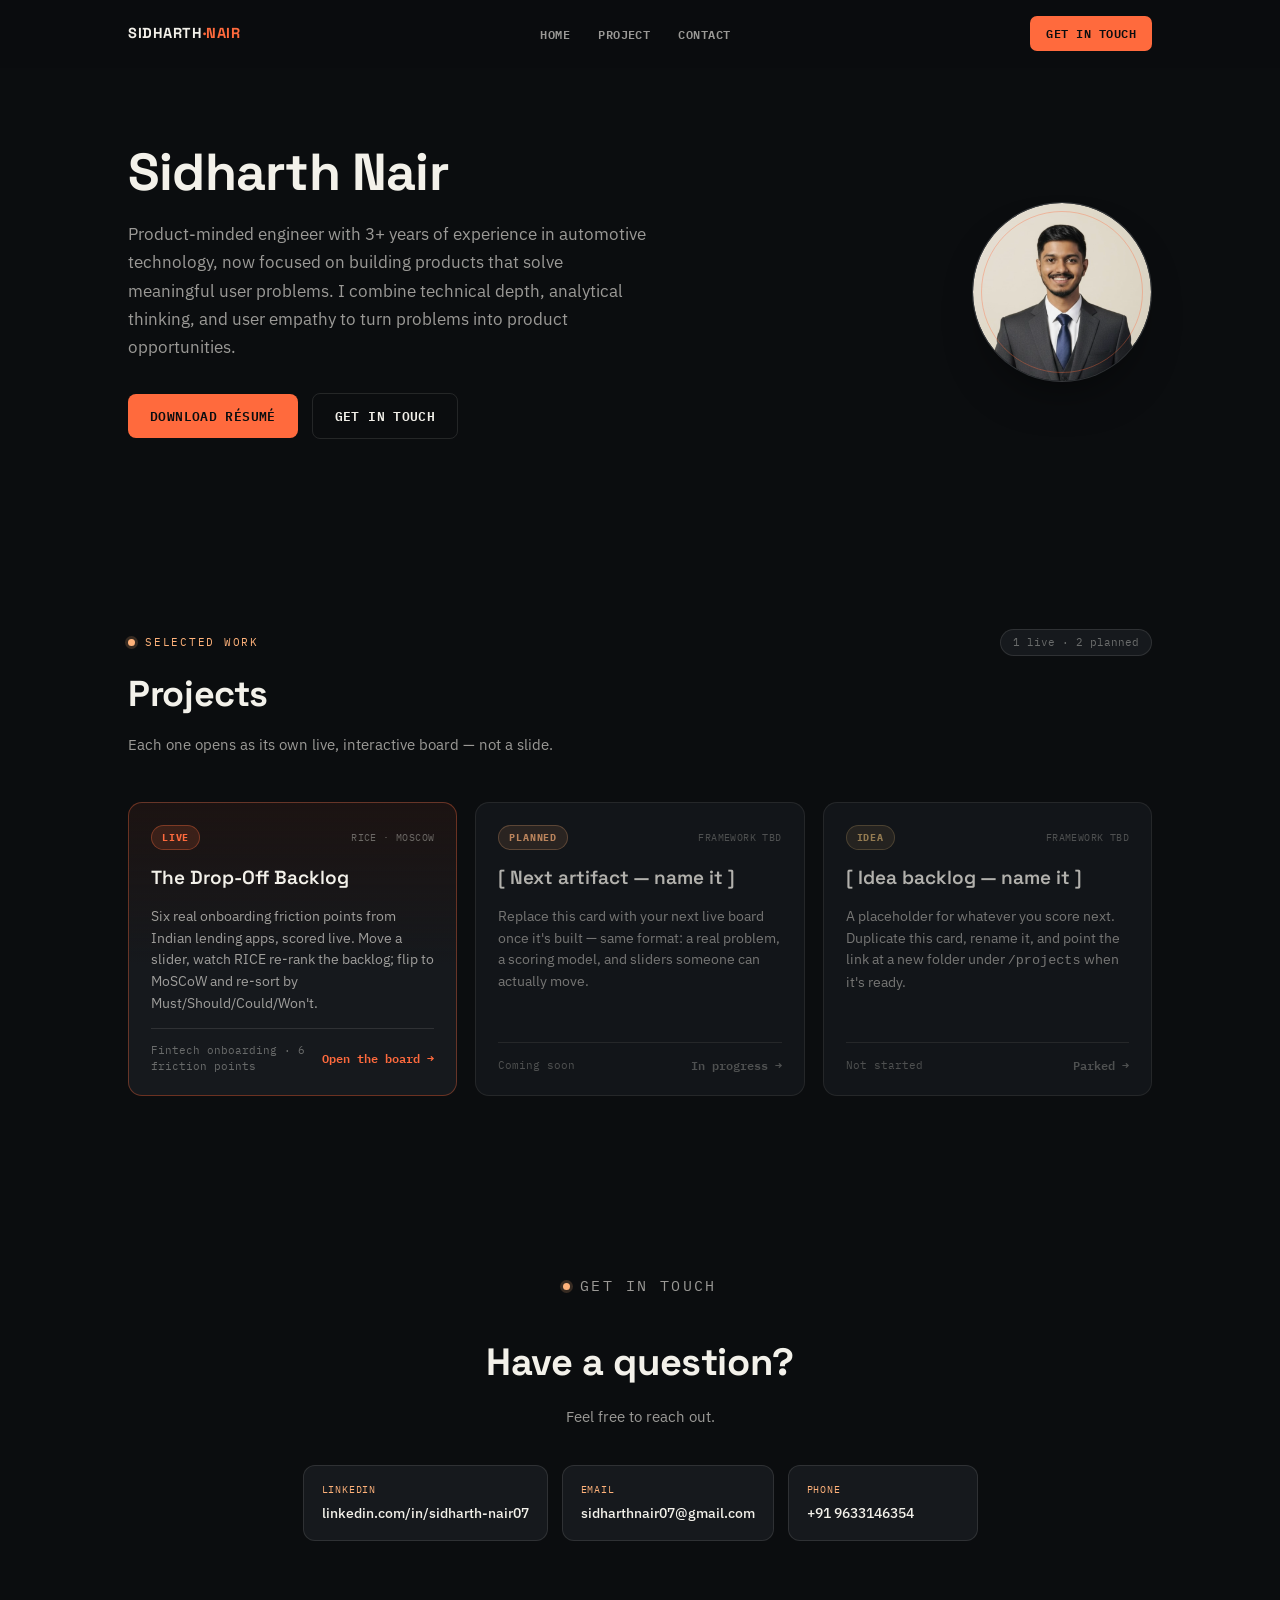
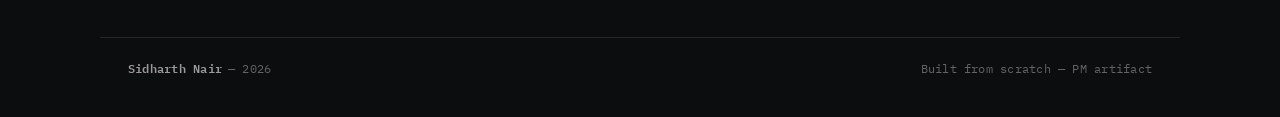
==== index.html @ e02ac36c "Initial portfolio website" ====
<!DOCTYPE html>
<html lang="en">
<head>
<meta charset="UTF-8">
<meta name="viewport" content="width=device-width, initial-scale=1">
<meta name="theme-color" content="#0B0D0F">
<title>Sidharth Nair · Associate Product Manager</title>
<meta name="description" content="Sidharth Nair — Associate Product Manager candidate. Live, interactive prioritization artifacts: RICE, MoSCoW, and the frameworks that turn scattered user pain into a ranked backlog.">
<link rel="stylesheet" href="styles/main.css">
</head>
<body>
<a href="#main" class="skip-link">Skip to content</a>

<header class="site-nav" id="site-nav">
  <div class="nav-inner">
    <a href="#top" class="brand">SIDHARTH<span>·NAIR</span></a>
    <nav class="nav-links" id="nav-links">
      <a href="#top">Home</a>
      <a href="#projects">Project</a>
      <a href="#contact">Contact</a>
    </nav>
    <a class="nav-cta" href="#contact">Get in touch</a>
    <button class="nav-toggle" id="nav-toggle" aria-label="Toggle menu" aria-expanded="false">≡</button>
  </div>
</header>

<main id="main">

  <!-- ============ HERO: name, intro, resume button, photo ============ -->
  <section class="hero" id="top">
    <div class="hero-inner">
      
      <h1>Sidharth Nair</h1>
      <p class="hero-sub">
        Product-minded engineer with 3+ years of experience in automotive technology, now focused on building products that solve meaningful user problems.
        I combine technical depth, analytical thinking, and user empathy to turn problems into product opportunities.
      </p>
      <div class="hero-actions">
        <a class="btn btn-primary" href="assets/Sidharth_Nair_PM.pdf" target="_blank" rel="noopener">Download Résumé</a>
        <a class="btn btn-ghost" href="#contact">Get in touch</a>
      </div>
    </div>
    <div class="hero-figure">
      <div class="avatar-frame">
        <img src="assets/profile.jpg" alt="Sidharth Nair">
        <span class="avatar-initials">SN</span>
      </div>
      
    </div>
  </section>

  <!-- ============ PROJECTS: three buttons, one opens the artifact ============ -->
  <section class="section reveal" id="projects">
    <div class="section-head with-count">
      <div>
        <p class="eyebrow">Selected work</p>
        <h2>Projects</h2>
        <p class="section-sub">Each one opens as its own live, interactive board — not a slide.</p>
      </div>
      <span class="section-count">1 live · 2 planned</span>
    </div>

    <div class="project-grid">

      <a class="project-card" data-status="live" href="projects/drop-off-backlog/index.html">
        <div class="card-top">
          <span class="status-chip live">Live</span>
          <span class="card-meta">RICE · MoSCoW</span>
        </div>
        <h3>The Drop-Off Backlog</h3>
        <p>Six real onboarding friction points from Indian lending apps, scored live. Move a slider, watch RICE re-rank the backlog; flip to MoSCoW and re-sort by Must/Should/Could/Won't.</p>
        <div class="card-foot">
          <span class="card-source">Fintech onboarding · 6 friction points</span>
          <span class="card-link">Open the board →</span>
        </div>
      </a>

      <div class="project-card is-disabled" data-status="planned">
        <div class="card-top">
          <span class="status-chip planned">Planned</span>
          <span class="card-meta">Framework TBD</span>
        </div>
        <h3>[ Next artifact — name it ]</h3>
        <p>Replace this card with your next live board once it's built — same format: a real problem, a scoring model, and sliders someone can actually move.</p>
        <div class="card-foot">
          <span class="card-source">Coming soon</span>
          <span class="card-link">In progress →</span>
        </div>
      </div>

      <div class="project-card is-disabled" data-status="idea">
        <div class="card-top">
          <span class="status-chip idea">Idea</span>
          <span class="card-meta">Framework TBD</span>
        </div>
        <h3>[ Idea backlog — name it ]</h3>
        <p>A placeholder for whatever you score next. Duplicate this card, rename it, and point the link at a new folder under <code>/projects</code> when it's ready.</p>
        <div class="card-foot">
          <span class="card-source">Not started</span>
          <span class="card-link">Parked →</span>
        </div>
      </div>

    </div>
  </section>

  <!-- ============ CONTACT ============ -->
  <section class="cta-band reveal" id="contact">
    <p class="eyebrow" style="justify-content:center;">Get in touch</p>
    <h2>Have a question?</h2>
    <p>Feel free to reach out.</p>
    <div class="contact-grid">
      <a class="contact-item" href="www.linkedin.com/in/sidharth-nair07" target="_blank" rel="noopener">
        <span class="contact-label">LinkedIn</span>
        <span class="contact-value">linkedin.com/in/sidharth-nair07</span>
      </a>
      <a class="contact-item" href="mailto:sidharthnair07@gmail.com">
        <span class="contact-label">Email</span>
        <span class="contact-value">sidharthnair07@gmail.com</span>
      </a>
      <a class="contact-item" href="tel:+91 9633146354">
        <span class="contact-label">Phone</span>
        <span class="contact-value">+91 9633146354</span>
      </a>
    </div>
  </section>

</main>

<footer class="site-foot">
  <span class="foot-name">Sidharth Nair<span class="foot-year">— 2026</span></span>
  <span class="foot-tag">Built from scratch — PM artifact</span>
</footer>

<script src="script.js"></script>
</body>
</html>
---- styles/main.css ----
@import url('https://fonts.googleapis.com/css2?family=Space+Grotesk:wght@500;600;700&family=IBM+Plex+Sans:wght@400;500;600&family=IBM+Plex+Mono:wght@400;500;600&display=swap');

:root{
  --ink:#0B0D0F;
  --ink-2:#16191D;
  --ink-3:#202327;
  --paper:#F3F1EA;
  --paper-dim:rgba(243,241,234,0.62);
  --paper-dimmer:rgba(243,241,234,0.38);
  --orange:#FF6A3D;
  --amber:#FFB27A;
  --tan:#C9A66B;
  --rust:#C1502E;
  --line:rgba(243,241,234,0.11);
  --display:'Space Grotesk',sans-serif;
  --body:'IBM Plex Sans',sans-serif;
  --mono:'IBM Plex Mono',monospace;
  --max:1080px;
}

*{box-sizing:border-box;}
html{scroll-behavior:smooth;}

body{
  margin:0;
  background:var(--ink);
  color:var(--paper);
  font-family:var(--body);
  line-height:1.5;
  -webkit-font-smoothing:antialiased;
}

img{max-width:100%;display:block;}
a{color:inherit;}

.skip-link{
  position:absolute;
  left:-999px;
  top:auto;
  background:var(--orange);
  color:var(--ink);
  padding:10px 16px;
  border-radius:6px;
  font-family:var(--mono);
  font-size:12px;
  font-weight:600;
  z-index:100;
}
.skip-link:focus{left:18px;top:18px;}

:focus-visible{
  outline:2px solid var(--orange);
  outline-offset:3px;
}

/* ---------- layout helpers ---------- */
.wrap{
  max-width:var(--max);
  margin:0 auto;
  padding:0 28px;
}

.eyebrow{
  font-family:var(--mono);
  font-size:11px;
  letter-spacing:0.16em;
  text-transform:uppercase;
  color:var(--amber);
  display:inline-flex;
  align-items:center;
  gap:10px;
  margin-bottom:16px;
}
.eyebrow::before{
  content:'';
  width:7px;height:7px;border-radius:50%;
  background:var(--amber);
  box-shadow:0 0 0 3px rgba(255,178,122,0.18);
  flex-shrink:0;
}

.section{
  max-width:var(--max);
  margin:0 auto;
  padding:96px 28px;
}

.section-head{
  max-width:640px;
  margin-bottom:44px;
}
.section-head h2{
  font-family:var(--display);
  font-weight:700;
  font-size:clamp(26px,3.4vw,36px);
  margin:0 0 12px;
  letter-spacing:-0.01em;
}
.section-sub{
  color:var(--paper-dim);
  font-size:15px;
  line-height:1.65;
  margin:0;
}

.reveal{
  opacity:0;
  transform:translateY(18px);
  transition:opacity 0.6s ease, transform 0.6s ease;
}
.reveal.in-view{
  opacity:1;
  transform:translateY(0);
}

/* ---------- nav ---------- */
.site-nav{
  position:sticky;
  top:0;
  z-index:50;
  background:rgba(11,13,15,0.78);
  backdrop-filter:blur(10px);
  -webkit-backdrop-filter:blur(10px);
  border-bottom:1px solid transparent;
  transition:border-color 0.3s ease, background 0.3s ease;
}
.site-nav.scrolled{
  background:rgba(11,13,15,0.96);
  border-bottom-color:var(--line);
}
.nav-inner{
  max-width:var(--max);
  margin:0 auto;
  padding:16px 28px;
  display:flex;
  align-items:center;
  justify-content:space-between;
  gap:20px;
}
.brand{
  font-family:var(--display);
  font-weight:700;
  font-size:14.5px;
  letter-spacing:0.04em;
  text-decoration:none;
  color:var(--paper);
  white-space:nowrap;
}
.brand span{color:var(--orange);}

.nav-links{
  display:flex;
  align-items:center;
  gap:28px;
}
.nav-links a{
  font-family:var(--mono);
  font-size:12px;
  font-weight:600;
  letter-spacing:0.04em;
  text-transform:uppercase;
  text-decoration:none;
  color:var(--paper-dim);
  display:inline-flex;
  align-items:center;
  gap:7px;
  transition:color 0.2s ease;
}
.nav-links a:hover{color:var(--paper);}
.nav-links .idx{color:var(--paper-dimmer);}

.nav-cta{
  font-family:var(--mono);
  font-size:11.5px;
  font-weight:600;
  letter-spacing:0.04em;
  text-transform:uppercase;
  color:var(--ink);
  background:var(--orange);
  border-radius:7px;
  padding:9px 16px;
  text-decoration:none;
  white-space:nowrap;
  transition:transform 0.15s ease;
}
.nav-cta:hover{transform:translateY(-1px);}

.nav-toggle{
  display:none;
  background:none;
  border:1px solid var(--line);
  border-radius:7px;
  color:var(--paper);
  font-size:18px;
  width:38px;height:38px;
  cursor:pointer;
}

@media (max-width:760px){
  .nav-links{
    position:fixed;
    top:64px;left:0;right:0;
    background:var(--ink-2);
    border-bottom:1px solid var(--line);
    flex-direction:column;
    align-items:flex-start;
    gap:2px;
    padding:10px 28px 18px;
    transform:translateY(-8px);
    opacity:0;
    pointer-events:none;
    transition:opacity 0.2s ease, transform 0.2s ease;
  }
  .nav-links.open{
    opacity:1;
    transform:translateY(0);
    pointer-events:auto;
  }
  .nav-links a{padding:10px 0;width:100%;}
  .nav-cta{display:none;}
  .nav-toggle{display:block;}
}

/* ---------- hero ---------- */
.hero{
  max-width:var(--max);
  margin:0 auto;
  padding:76px 28px 88px;
  display:grid;
  grid-template-columns:1.3fr 0.7fr;
  gap:48px;
  align-items:center;
}
.hero-inner h1{
  font-family:var(--display);
  font-weight:700;
  font-size:clamp(32px,5vw,52px);
  line-height:1.08;
  letter-spacing:-0.015em;
  margin:0 0 20px;
}
.hero-sub{
  color:var(--paper-dim);
  font-size:16.5px;
  line-height:1.7;
  max-width:520px;
  margin:0 0 32px;
}
.hero-sub b{color:var(--paper);font-weight:600;}

.hero-actions{
  display:flex;
  align-items:center;
  gap:14px;
  flex-wrap:wrap;
}
.btn{
  font-family:var(--mono);
  font-size:12.5px;
  font-weight:600;
  letter-spacing:0.03em;
  text-transform:uppercase;
  text-decoration:none;
  padding:13px 22px;
  border-radius:8px;
  display:inline-flex;
  align-items:center;
  gap:8px;
  transition:transform 0.15s ease, border-color 0.2s ease, background 0.2s ease;
}
.btn-primary{
  background:var(--orange);
  color:var(--ink);
}
.btn-primary:hover{transform:translateY(-1px);}
.btn-ghost{
  background:transparent;
  color:var(--paper);
  border:1px solid var(--line);
}
.btn-ghost:hover{border-color:rgba(241,239,233,0.35);}

.hero-figure{
  display:flex;
  flex-direction:column;
  align-items:center;
  gap:14px;
  justify-self:end;
}
.avatar-frame{
  width:180px;height:180px;
  border-radius:50%;
  background:linear-gradient(155deg, var(--ink-3), var(--ink-2));
  border:1px solid var(--line);
  position:relative;
  overflow:hidden;
  box-shadow:0 24px 48px -24px rgba(0,0,0,0.6);
  transition:transform 0.25s ease, border-color 0.25s ease, box-shadow 0.25s ease;
}
.avatar-frame:hover{
  transform:translateY(-4px);
  border-color:rgba(241,239,233,0.3);
  box-shadow:0 30px 56px -20px rgba(0,0,0,0.65);
}
.avatar-frame::before{
  content:'';
  position:absolute;
  inset:0;
  border-radius:50%;
  border:1px solid rgba(255,106,61,0.35);
  margin:8px;
  z-index:3;
  pointer-events:none;
}
.avatar-frame img{
  width:100%;height:100%;
  object-fit:cover;
  object-position:center;
  border-radius:50%;
  display:block;
  position:relative;
  z-index:2;
}
.avatar-initials{
  position:absolute;
  inset:0;
  z-index:1;
  display:flex;
  align-items:center;
  justify-content:center;
  font-family:var(--display);
  font-weight:700;
  font-size:44px;
  color:var(--orange);
  letter-spacing:0.02em;
}
.hero-tag{
  font-family:var(--mono);
  font-size:11px;
  letter-spacing:0.05em;
  text-transform:uppercase;
  color:var(--paper-dimmer);
  background:var(--ink-2);
  border:1px solid var(--line);
  border-radius:20px;
  padding:6px 14px;
}

@media (max-width:820px){
  .hero{grid-template-columns:1fr;padding-top:52px;}
  .hero-figure{justify-self:start;flex-direction:row;}
}

/* ---------- section head with dot (reused from artifact language) ---------- */
.section-head.with-count{
  display:flex;
  align-items:baseline;
  justify-content:space-between;
  gap:16px;
  flex-wrap:wrap;
  max-width:none;
}
.section-count{
  font-family:var(--mono);
  font-size:11px;
  color:var(--paper-dimmer);
  background:var(--ink-2);
  border:1px solid var(--line);
  border-radius:20px;
  padding:4px 12px;
  white-space:nowrap;
}

/* ---------- project grid ---------- */
.project-grid{
  display:grid;
  grid-template-columns:repeat(auto-fit, minmax(280px,1fr));
  gap:18px;
}
.project-card{
  background:var(--ink-2);
  border:1px solid var(--line);
  border-radius:14px;
  padding:22px 22px 20px;
  display:flex;
  flex-direction:column;
  gap:14px;
  text-decoration:none;
  color:inherit;
  transition:border-color 0.25s ease, transform 0.25s ease, background 0.25s ease;
}
.project-card[data-status="live"]{
  border-color:rgba(255,106,61,0.35);
  background:linear-gradient(180deg, rgba(255,106,61,0.07), var(--ink-2) 55%);
}
a.project-card:hover{
  transform:translateY(-3px);
  border-color:rgba(241,239,233,0.3);
}
.card-top{
  display:flex;
  align-items:center;
  justify-content:space-between;
  gap:10px;
}
.status-chip{
  font-family:var(--mono);
  font-size:10px;
  font-weight:700;
  letter-spacing:0.08em;
  text-transform:uppercase;
  padding:4px 10px;
  border-radius:20px;
  border:1px solid transparent;
}
.status-chip.live{color:var(--orange);background:rgba(255,106,61,0.14);border-color:rgba(255,106,61,0.35);}
.status-chip.planned{color:var(--amber);background:rgba(255,178,122,0.14);border-color:rgba(255,178,122,0.35);}
.status-chip.idea{color:var(--tan);background:rgba(201,166,107,0.14);border-color:rgba(201,166,107,0.35);}
.card-meta{
  font-family:var(--mono);
  font-size:10px;
  color:var(--paper-dimmer);
  letter-spacing:0.04em;
  text-transform:uppercase;
}
.project-card h3{
  font-family:var(--display);
  font-weight:600;
  font-size:19px;
  margin:0;
}
.project-card p{
  font-size:13.5px;
  color:var(--paper-dim);
  line-height:1.6;
  margin:0;
}
.card-foot{
  margin-top:auto;
  display:flex;
  align-items:center;
  justify-content:space-between;
  gap:10px;
  padding-top:14px;
  border-top:1px solid var(--line);
}
.card-source{
  font-family:var(--mono);
  font-size:10.5px;
  color:var(--paper-dimmer);
}
.card-link{
  font-family:var(--mono);
  font-size:11.5px;
  font-weight:600;
  color:var(--orange);
  white-space:nowrap;
}
.project-card.is-disabled{
  cursor:default;
  opacity:0.72;
}
.project-card.is-disabled .card-link{color:var(--paper-dimmer);}

/* ---------- contact / cta band ---------- */
.cta-band{
  max-width:var(--max);
  margin:0 auto;
  padding:80px 28px 96px;
  text-align:center;
}
.cta-band h2{
  font-family:var(--display);
  font-weight:700;
  font-size:clamp(26px,4vw,38px);
  margin:0 0 14px;
  letter-spacing:-0.01em;
}
.cta-band > p{
  color:var(--paper-dim);
  font-size:15px;
  max-width:480px;
  margin:0 auto 36px;
  line-height:1.6;
}
.contact-grid{
  display:flex;
  align-items:stretch;
  justify-content:center;
  gap:14px;
  flex-wrap:wrap;
}
.contact-item{
  display:flex;
  flex-direction:column;
  align-items:flex-start;
  gap:6px;
  min-width:190px;
  background:var(--ink-2);
  border:1px solid var(--line);
  border-radius:12px;
  padding:16px 18px;
  text-decoration:none;
  transition:border-color 0.2s ease, transform 0.2s ease;
}
.contact-item:hover{border-color:rgba(255,106,61,0.4);transform:translateY(-2px);}
.contact-label{
  font-family:var(--mono);
  font-size:10px;
  letter-spacing:0.08em;
  text-transform:uppercase;
  color:var(--amber);
}
.contact-value{
  font-family:var(--body);
  font-size:14px;
  font-weight:500;
  color:var(--paper);
}

/* ---------- footer ---------- */
.site-foot{
  max-width:var(--max);
  margin:0 auto;
  padding:22px 28px 40px;
  border-top:1px solid var(--line);
  display:flex;
  align-items:baseline;
  justify-content:space-between;
  gap:16px;
  flex-wrap:wrap;
  font-family:var(--mono);
  font-size:11.5px;
  letter-spacing:0.02em;
  color:var(--paper-dimmer);
}
.foot-name{color:var(--paper-dim);font-weight:600;}
.foot-name .foot-year{color:var(--paper-dimmer);font-weight:400;margin-left:6px;}
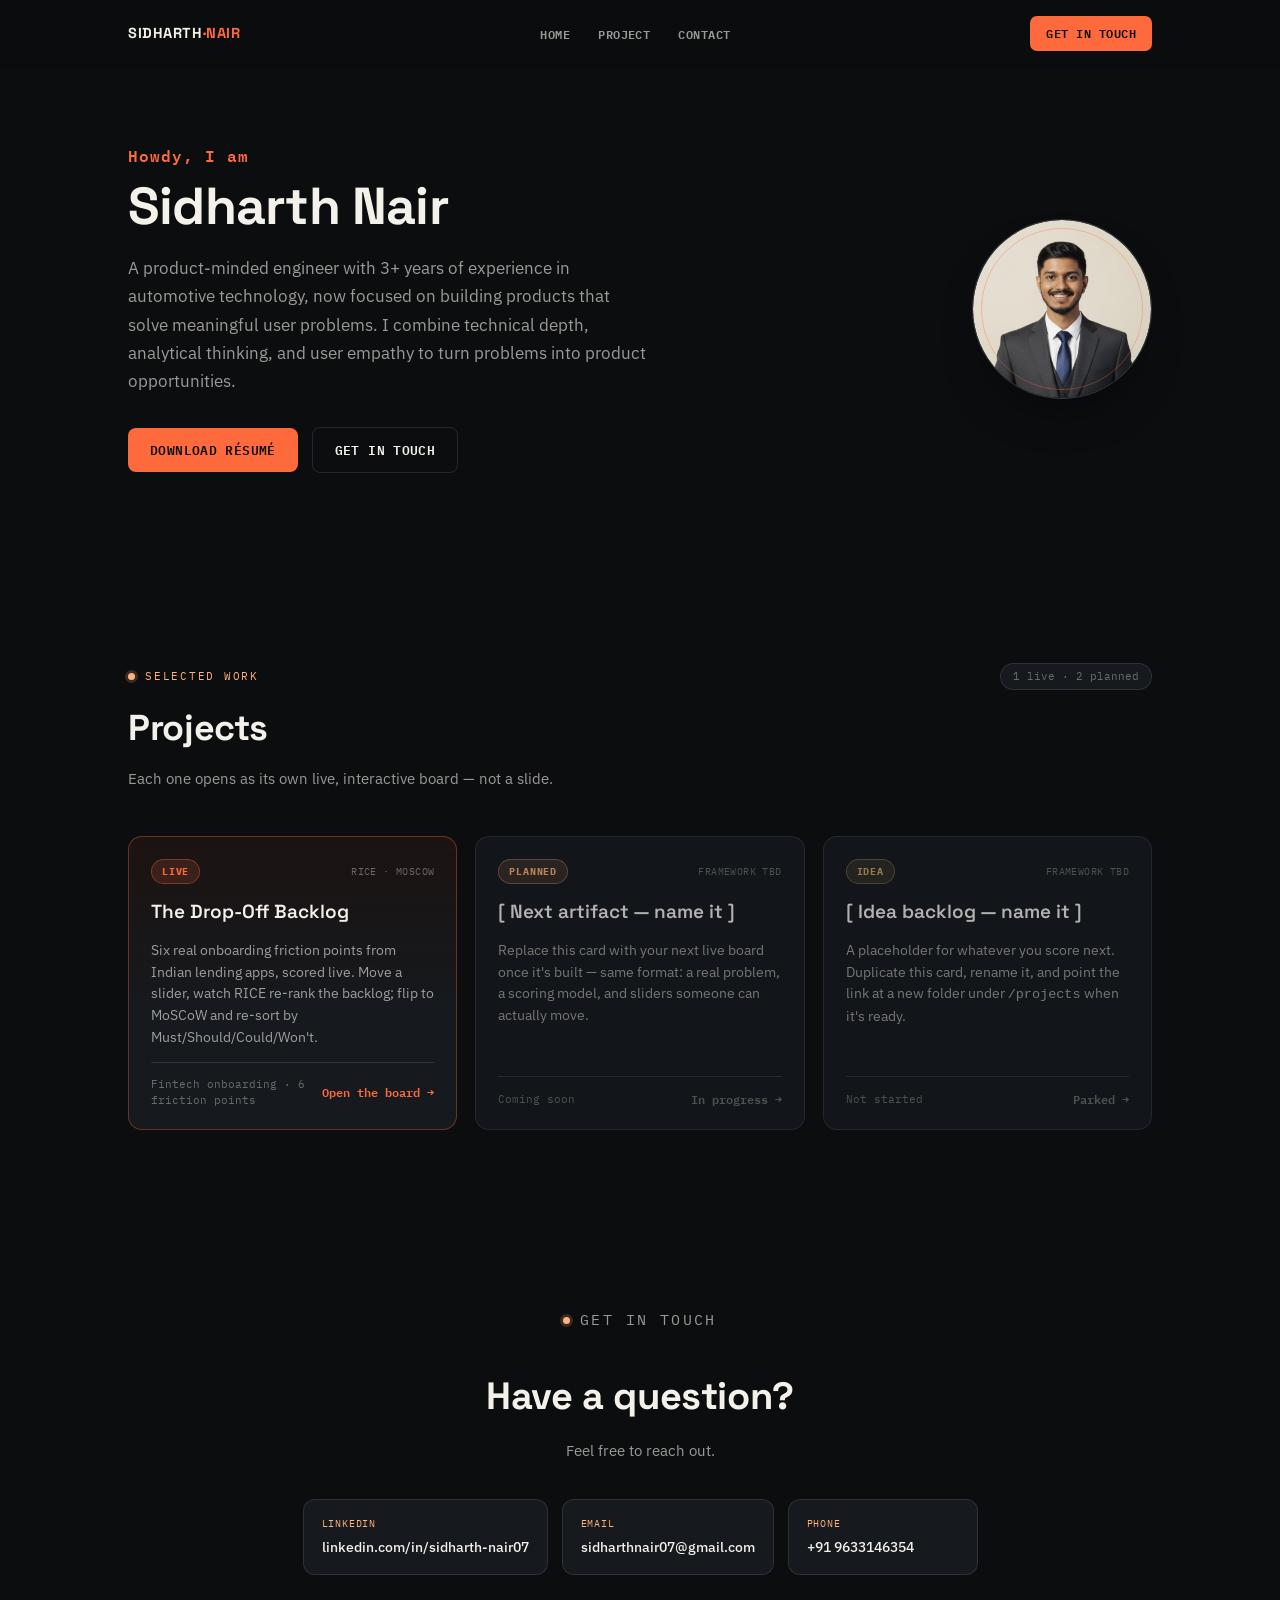
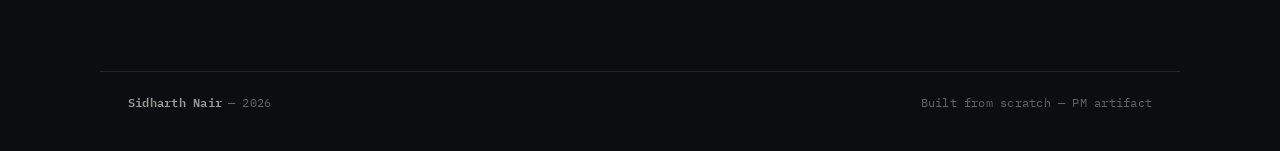
==== commit 78cd3e00: "update index page with eyebrow lines" ====
--- a/index.html
+++ b/index.html
@@ -4,7 +4,7 @@
 <meta charset="UTF-8">
 <meta name="viewport" content="width=device-width, initial-scale=1">
 <meta name="theme-color" content="#0B0D0F">
-<title>Sidharth Nair · Associate Product Manager</title>
+<title>Sidharth Nair · Portfolio</title>
 <meta name="description" content="Sidharth Nair — Associate Product Manager candidate. Live, interactive prioritization artifacts: RICE, MoSCoW, and the frameworks that turn scattered user pain into a ranked backlog.">
 <link rel="stylesheet" href="styles/main.css">
 </head>
@@ -29,10 +29,10 @@
   <!-- ============ HERO: name, intro, resume button, photo ============ -->
   <section class="hero" id="top">
     <div class="hero-inner">
-      
+      <p class="hero-eyebrow">Howdy, I am</p>
       <h1>Sidharth Nair</h1>
       <p class="hero-sub">
-        Product-minded engineer with 3+ years of experience in automotive technology, now focused on building products that solve meaningful user problems.
+        A product-minded engineer with 3+ years of experience in automotive technology, now focused on building products that solve meaningful user problems.
         I combine technical depth, analytical thinking, and user empathy to turn problems into product opportunities.
       </p>
       <div class="hero-actions">
--- a/styles/main.css
+++ b/styles/main.css
@@ -231,6 +231,15 @@
   gap:48px;
   align-items:center;
 }
+.hero-eyebrow{
+  font-family:var(--mono);
+  font-size:16px;
+  font-weight:600;
+  letter-spacing:0.06em;
+  text-transform:none;
+  color:var(--orange);
+  margin:0 0 10px;
+}
 .hero-inner h1{
   font-family:var(--display);
   font-weight:700;
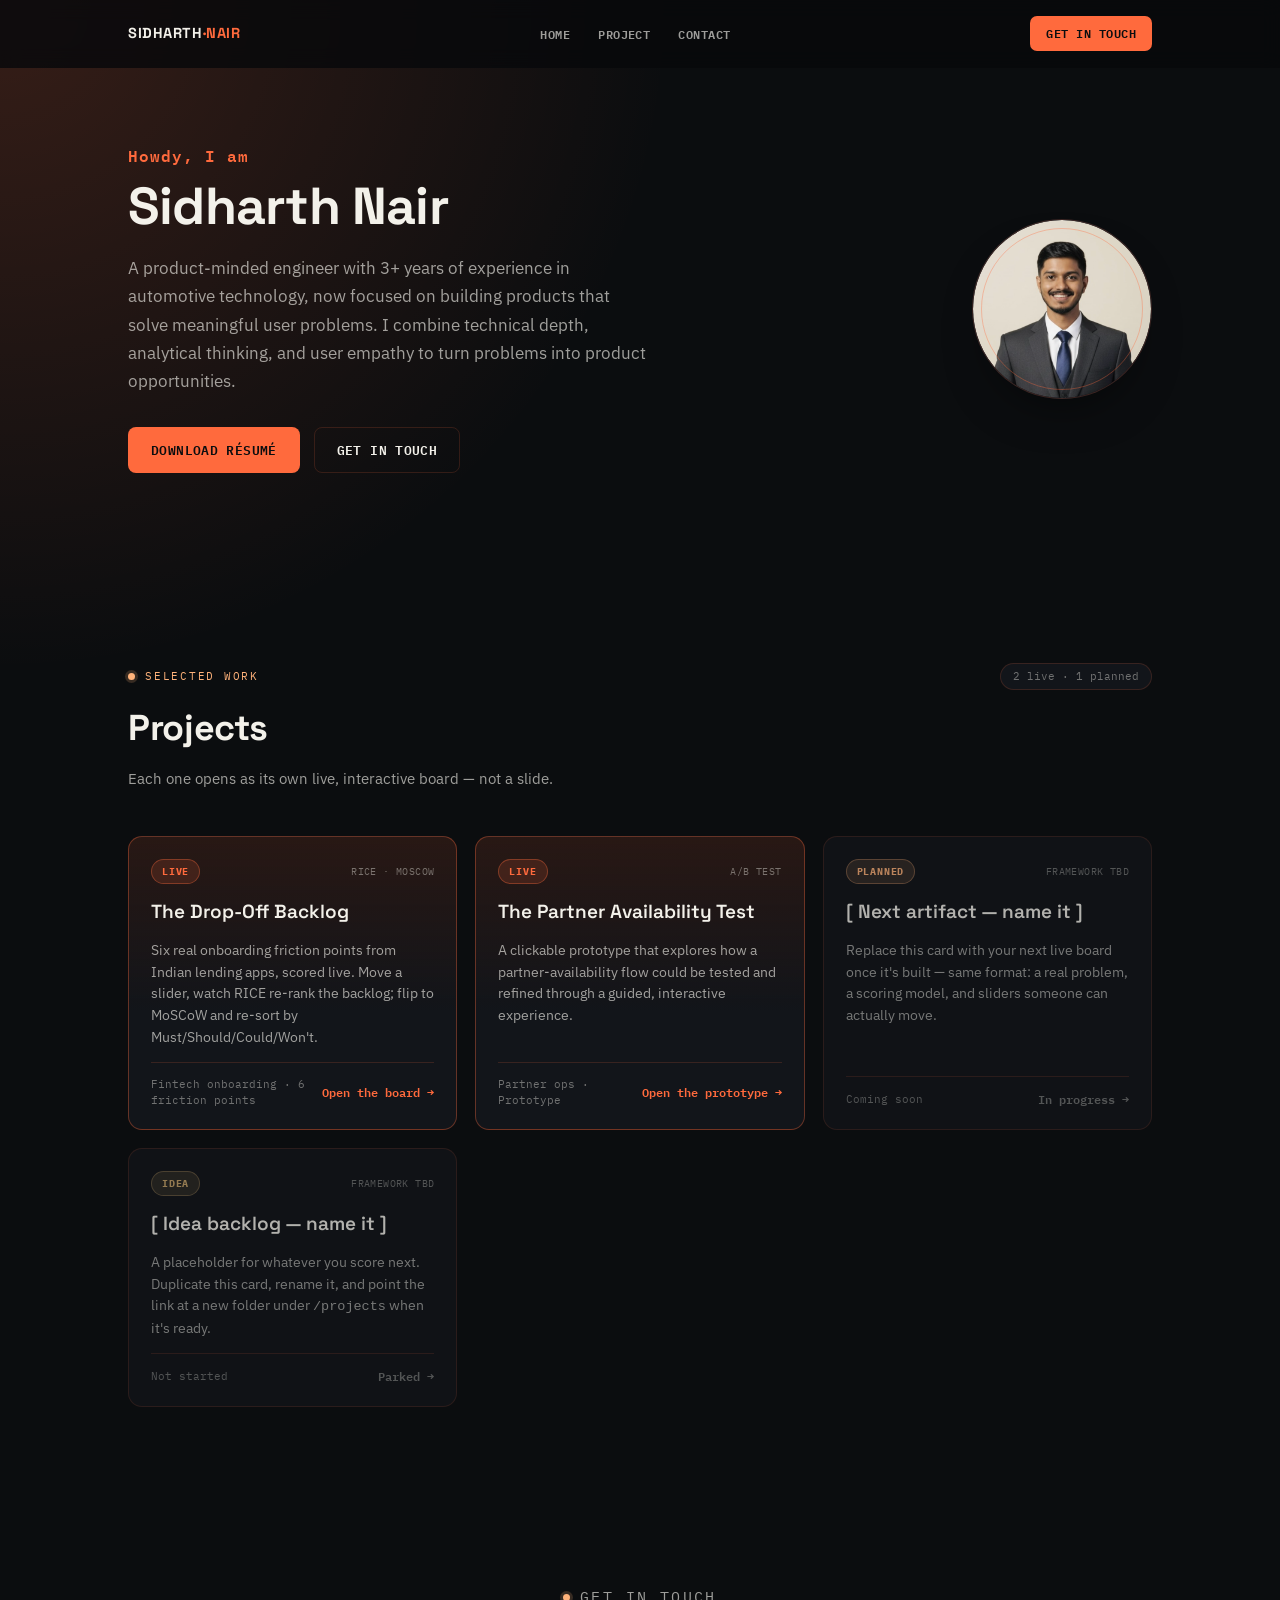
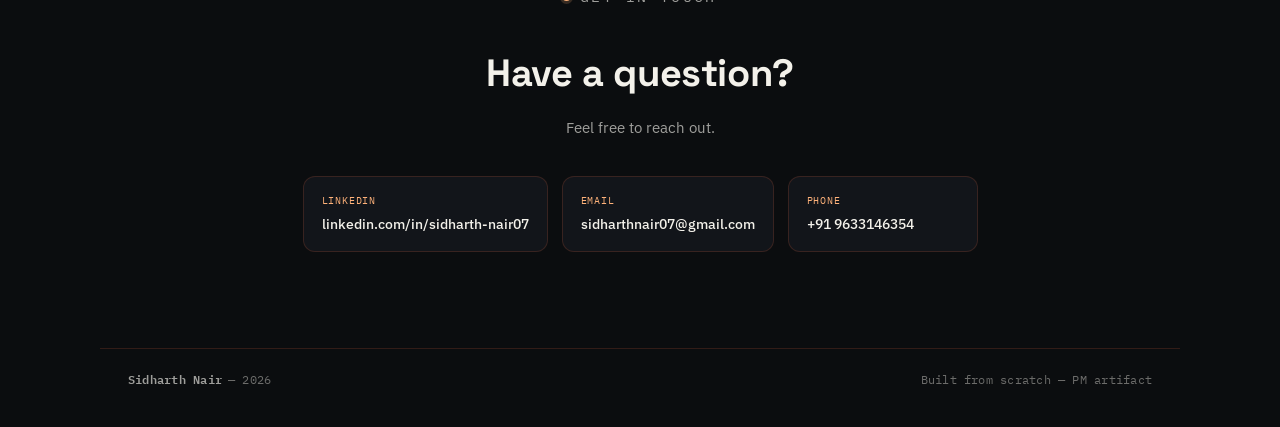
==== commit 0605a4b9: "add second artifact for blitzz case study" ====
--- a/index.html
+++ b/index.html
@@ -57,7 +57,7 @@
         <h2>Projects</h2>
         <p class="section-sub">Each one opens as its own live, interactive board — not a slide.</p>
       </div>
-      <span class="section-count">1 live · 2 planned</span>
+      <span class="section-count">2 live · 1 planned</span>
     </div>
 
     <div class="project-grid">
@@ -72,6 +72,19 @@
         <div class="card-foot">
           <span class="card-source">Fintech onboarding · 6 friction points</span>
           <span class="card-link">Open the board →</span>
+        </div>
+      </a>
+
+      <a class="project-card" data-status="live" href="projects/partner-availability-test-BlitzCaseStudy/index.html">
+        <div class="card-top">
+          <span class="status-chip live">Live</span>
+          <span class="card-meta">A/B Test</span>
+        </div>
+        <h3>The Partner Availability Test</h3>
+        <p>A clickable prototype that explores how a partner-availability flow could be tested and refined through a guided, interactive experience.</p>
+        <div class="card-foot">
+          <span class="card-source">Partner ops · Prototype</span>
+          <span class="card-link">Open the prototype →</span>
         </div>
       </a>
 
--- a/styles/main.css
+++ b/styles/main.css
@@ -2,16 +2,16 @@
 
 :root{
   --ink:#0B0D0F;
-  --ink-2:#16191D;
-  --ink-3:#202327;
+  --ink-2:#12151A;
+  --ink-3:#1B1F24;
   --paper:#F3F1EA;
-  --paper-dim:rgba(243,241,234,0.62);
-  --paper-dimmer:rgba(243,241,234,0.38);
+  --paper-dim:rgba(243,241,234,0.64);
+  --paper-dimmer:rgba(243,241,234,0.42);
   --orange:#FF6A3D;
   --amber:#FFB27A;
   --tan:#C9A66B;
   --rust:#C1502E;
-  --line:rgba(243,241,234,0.11);
+  --line:rgba(255,106,61,0.16);
   --display:'Space Grotesk',sans-serif;
   --body:'IBM Plex Sans',sans-serif;
   --mono:'IBM Plex Mono',monospace;
@@ -23,7 +23,7 @@
 
 body{
   margin:0;
-  background:var(--ink);
+  background:radial-gradient(circle at top left, rgba(255,106,61,0.18), transparent 28%), var(--ink);
   color:var(--paper);
   font-family:var(--body);
   line-height:1.5;
@@ -118,14 +118,14 @@
   position:sticky;
   top:0;
   z-index:50;
-  background:rgba(11,13,15,0.78);
+  background:rgba(8,9,11,0.82);
   backdrop-filter:blur(10px);
   -webkit-backdrop-filter:blur(10px);
   border-bottom:1px solid transparent;
   transition:border-color 0.3s ease, background 0.3s ease;
 }
 .site-nav.scrolled{
-  background:rgba(11,13,15,0.96);
+  background:rgba(8,9,11,0.96);
   border-bottom-color:var(--line);
 }
 .nav-inner{
@@ -280,14 +280,15 @@
 .btn-primary{
   background:var(--orange);
   color:var(--ink);
-}
-.btn-primary:hover{transform:translateY(-1px);}
+  border:1px solid transparent;
+}
+.btn-primary:hover{transform:translateY(-1px);border-color:#fff;}
 .btn-ghost{
   background:transparent;
   color:var(--paper);
   border:1px solid var(--line);
 }
-.btn-ghost:hover{border-color:rgba(241,239,233,0.35);}
+.btn-ghost:hover{transform:translateY(-1px);border-color:#fff;}
 
 .hero-figure{
   display:flex;
@@ -400,7 +401,7 @@
 }
 .project-card[data-status="live"]{
   border-color:rgba(255,106,61,0.35);
-  background:linear-gradient(180deg, rgba(255,106,61,0.07), var(--ink-2) 55%);
+  background:linear-gradient(180deg, rgba(255,106,61,0.12), var(--ink-2) 60%);
 }
 a.project-card:hover{
   transform:translateY(-3px);
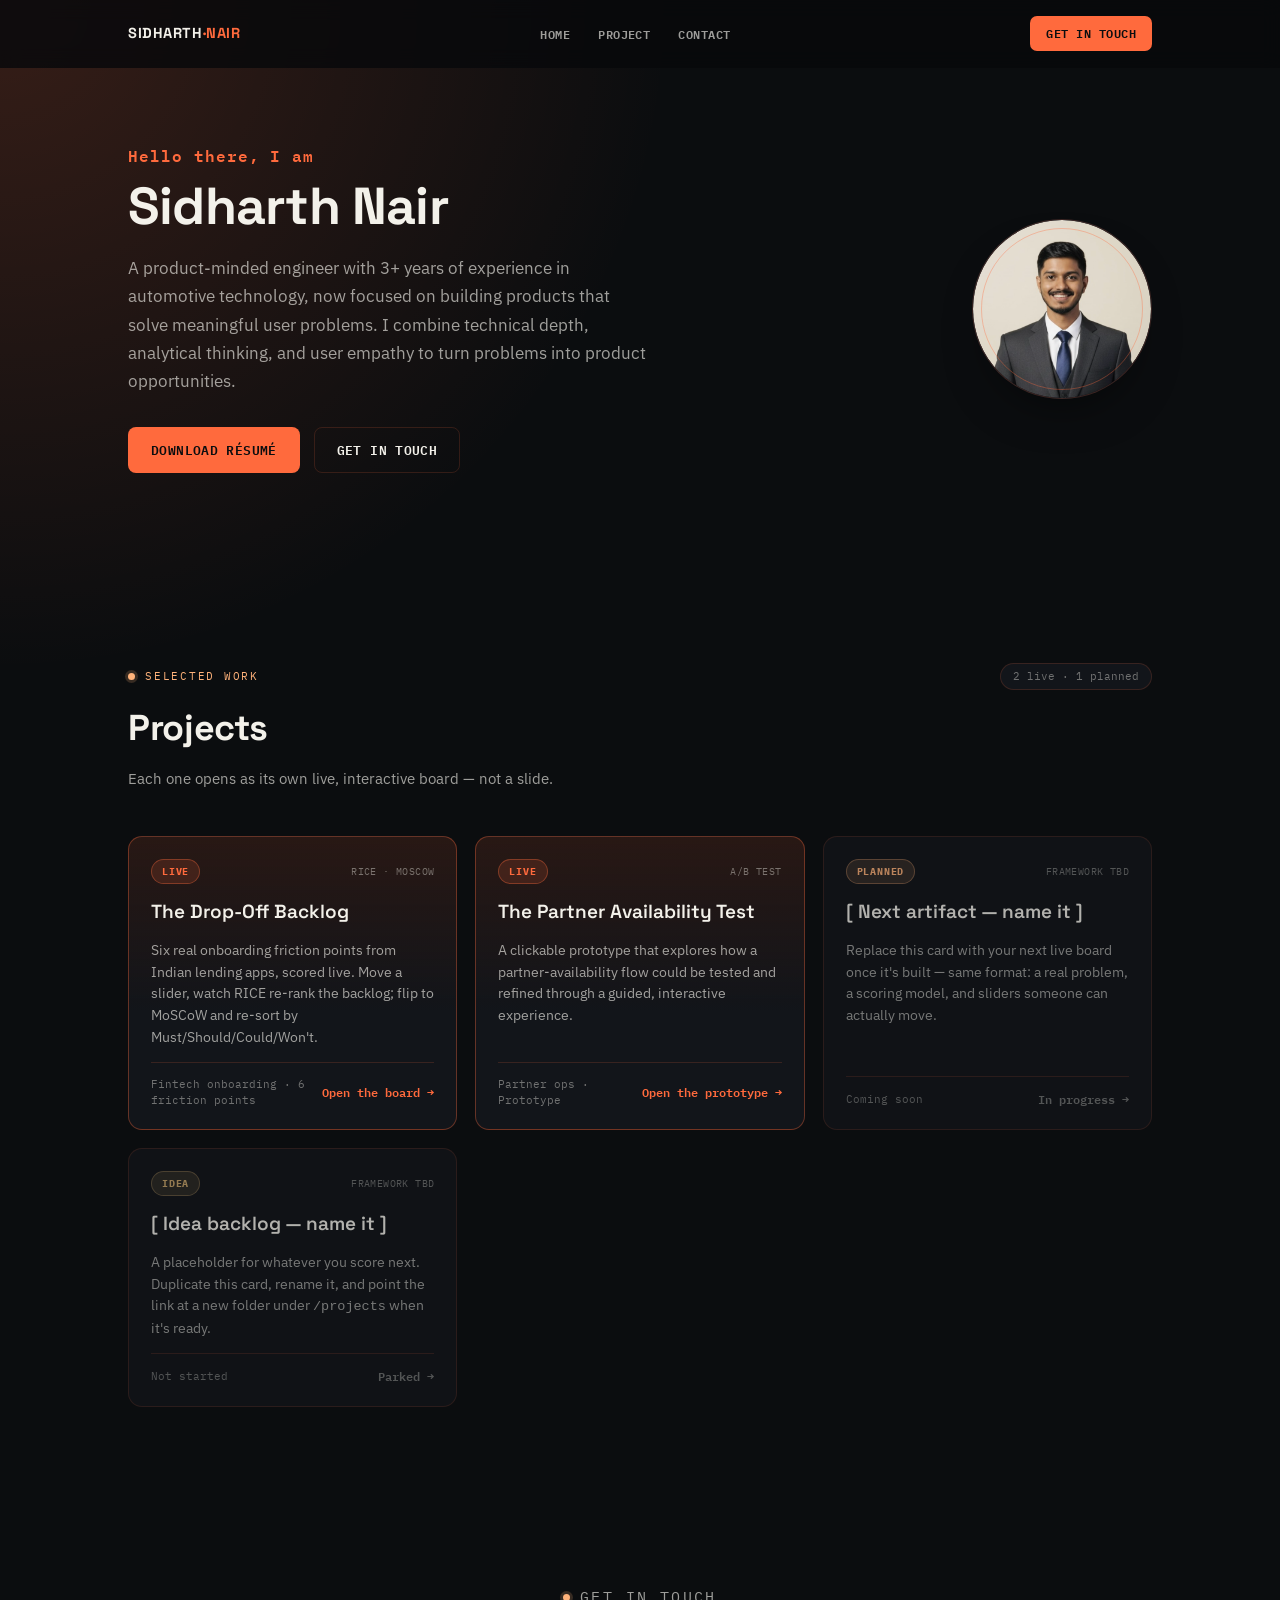
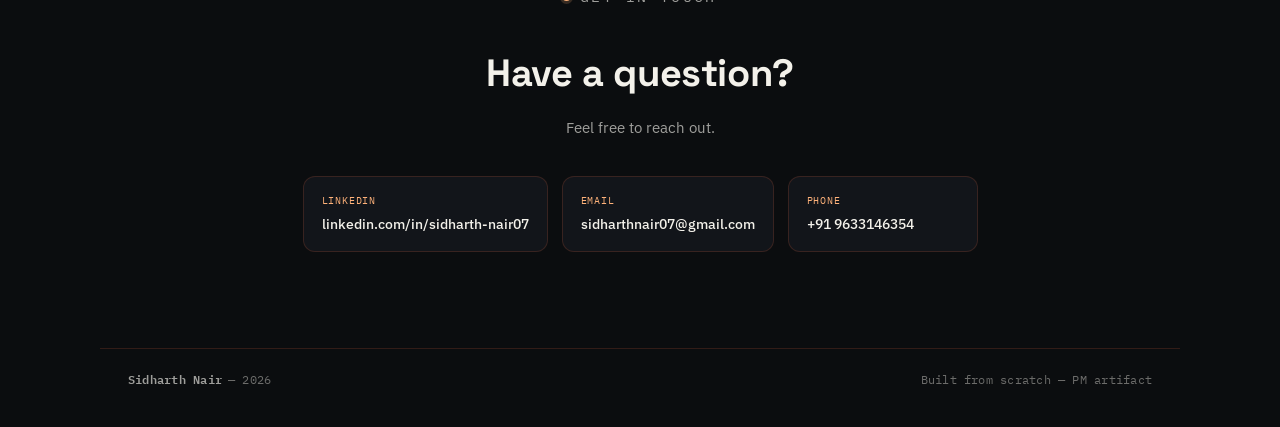
==== commit 18261b14: "fix A/B test artifact" ====
--- a/index.html
+++ b/index.html
@@ -29,7 +29,7 @@
   <!-- ============ HERO: name, intro, resume button, photo ============ -->
   <section class="hero" id="top">
     <div class="hero-inner">
-      <p class="hero-eyebrow">Howdy, I am</p>
+      <p class="hero-eyebrow">Hello there, I am</p>
       <h1>Sidharth Nair</h1>
       <p class="hero-sub">
         A product-minded engineer with 3+ years of experience in automotive technology, now focused on building products that solve meaningful user problems.
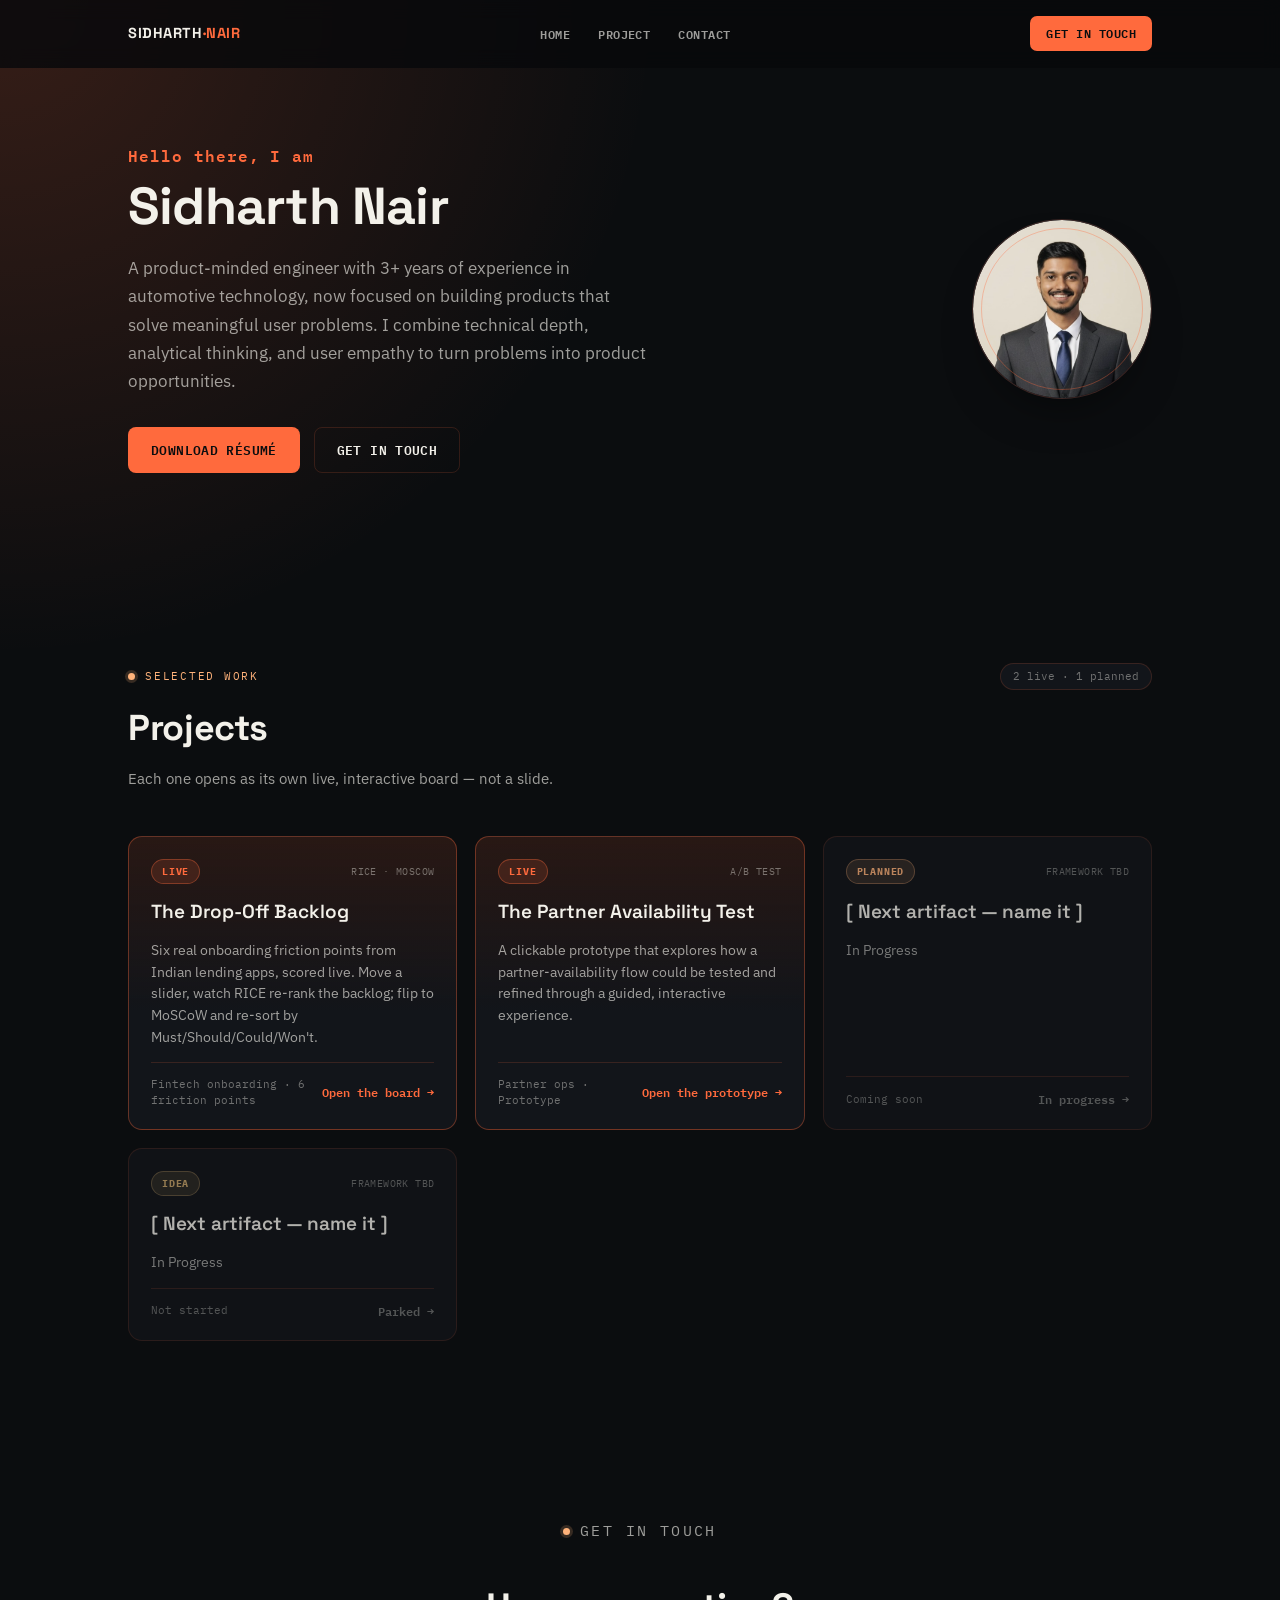
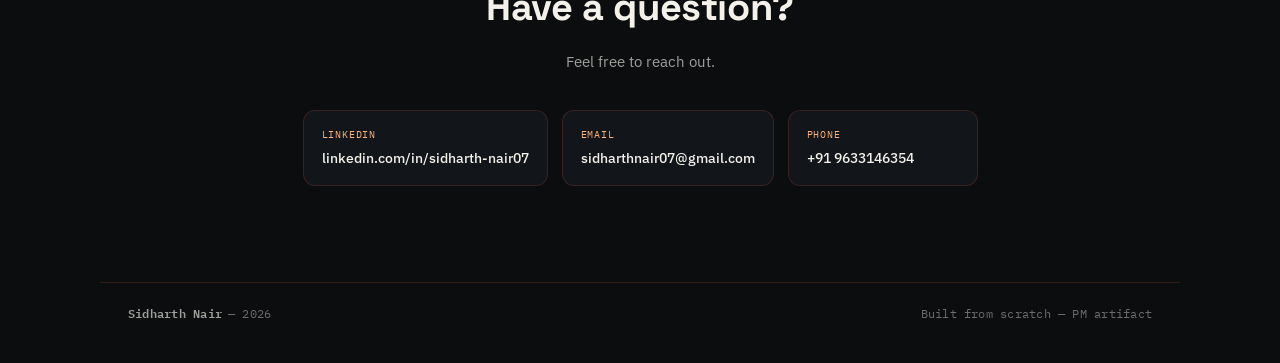
==== commit b88b1428: "update in progress artifact" ====
--- a/index.html
+++ b/index.html
@@ -7,6 +7,8 @@
 <title>Sidharth Nair · Portfolio</title>
 <meta name="description" content="Sidharth Nair — Associate Product Manager candidate. Live, interactive prioritization artifacts: RICE, MoSCoW, and the frameworks that turn scattered user pain into a ranked backlog.">
 <link rel="stylesheet" href="styles/main.css">
+<link rel="icon" type="image/png" href="/assets/favicon.png">
+<link rel="manifest" href="/site.webmanifest">
 </head>
 <body>
 <a href="#main" class="skip-link">Skip to content</a>
@@ -94,7 +96,7 @@
           <span class="card-meta">Framework TBD</span>
         </div>
         <h3>[ Next artifact — name it ]</h3>
-        <p>Replace this card with your next live board once it's built — same format: a real problem, a scoring model, and sliders someone can actually move.</p>
+        <p>In Progress</p>
         <div class="card-foot">
           <span class="card-source">Coming soon</span>
           <span class="card-link">In progress →</span>
@@ -106,8 +108,8 @@
           <span class="status-chip idea">Idea</span>
           <span class="card-meta">Framework TBD</span>
         </div>
-        <h3>[ Idea backlog — name it ]</h3>
-        <p>A placeholder for whatever you score next. Duplicate this card, rename it, and point the link at a new folder under <code>/projects</code> when it's ready.</p>
+        <h3>[ Next artifact — name it ]</h3>
+        <p>In Progress</p>
         <div class="card-foot">
           <span class="card-source">Not started</span>
           <span class="card-link">Parked →</span>
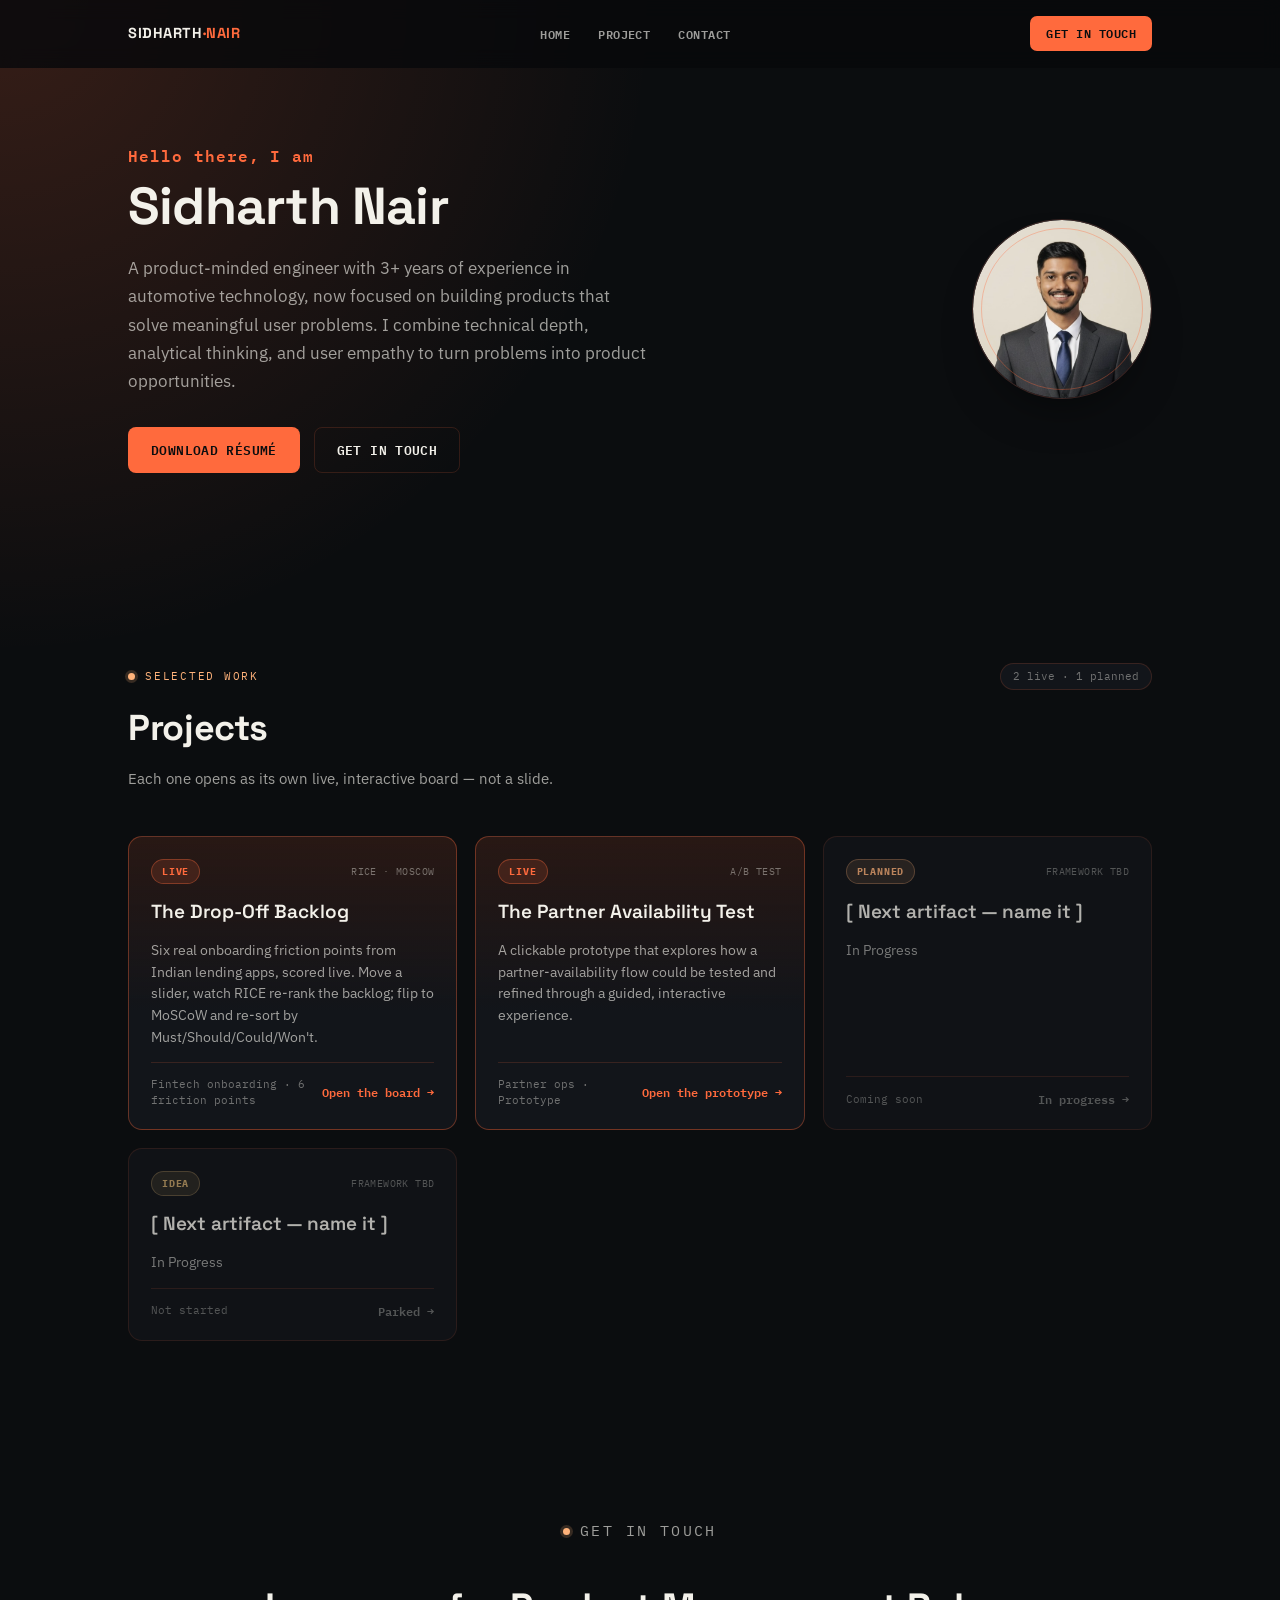
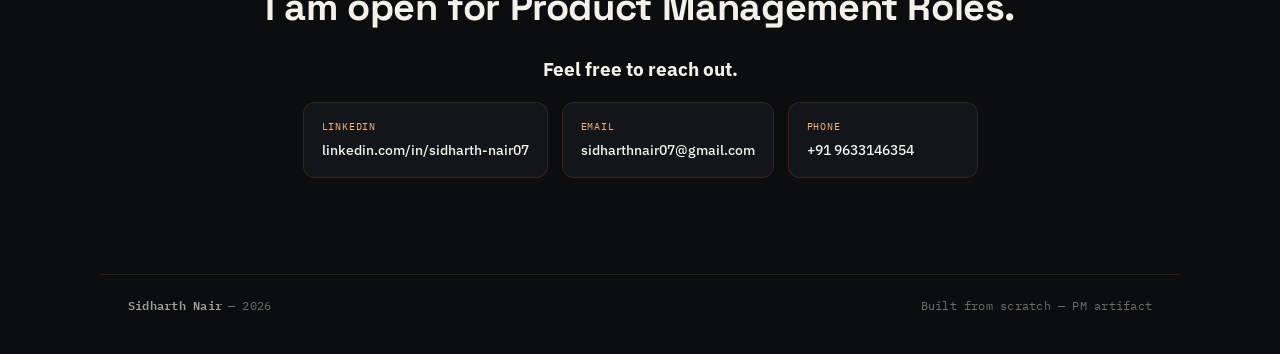
==== commit 69c38197: "fix contact text" ====
--- a/index.html
+++ b/index.html
@@ -122,8 +122,8 @@
   <!-- ============ CONTACT ============ -->
   <section class="cta-band reveal" id="contact">
     <p class="eyebrow" style="justify-content:center;">Get in touch</p>
-    <h2>Have a question?</h2>
-    <p>Feel free to reach out.</p>
+    <h2>I am open for Product Management Roles.</h2>
+    <h3>Feel free to reach out.</h3>
     <div class="contact-grid">
       <a class="contact-item" href="www.linkedin.com/in/sidharth-nair07" target="_blank" rel="noopener">
         <span class="contact-label">LinkedIn</span>
